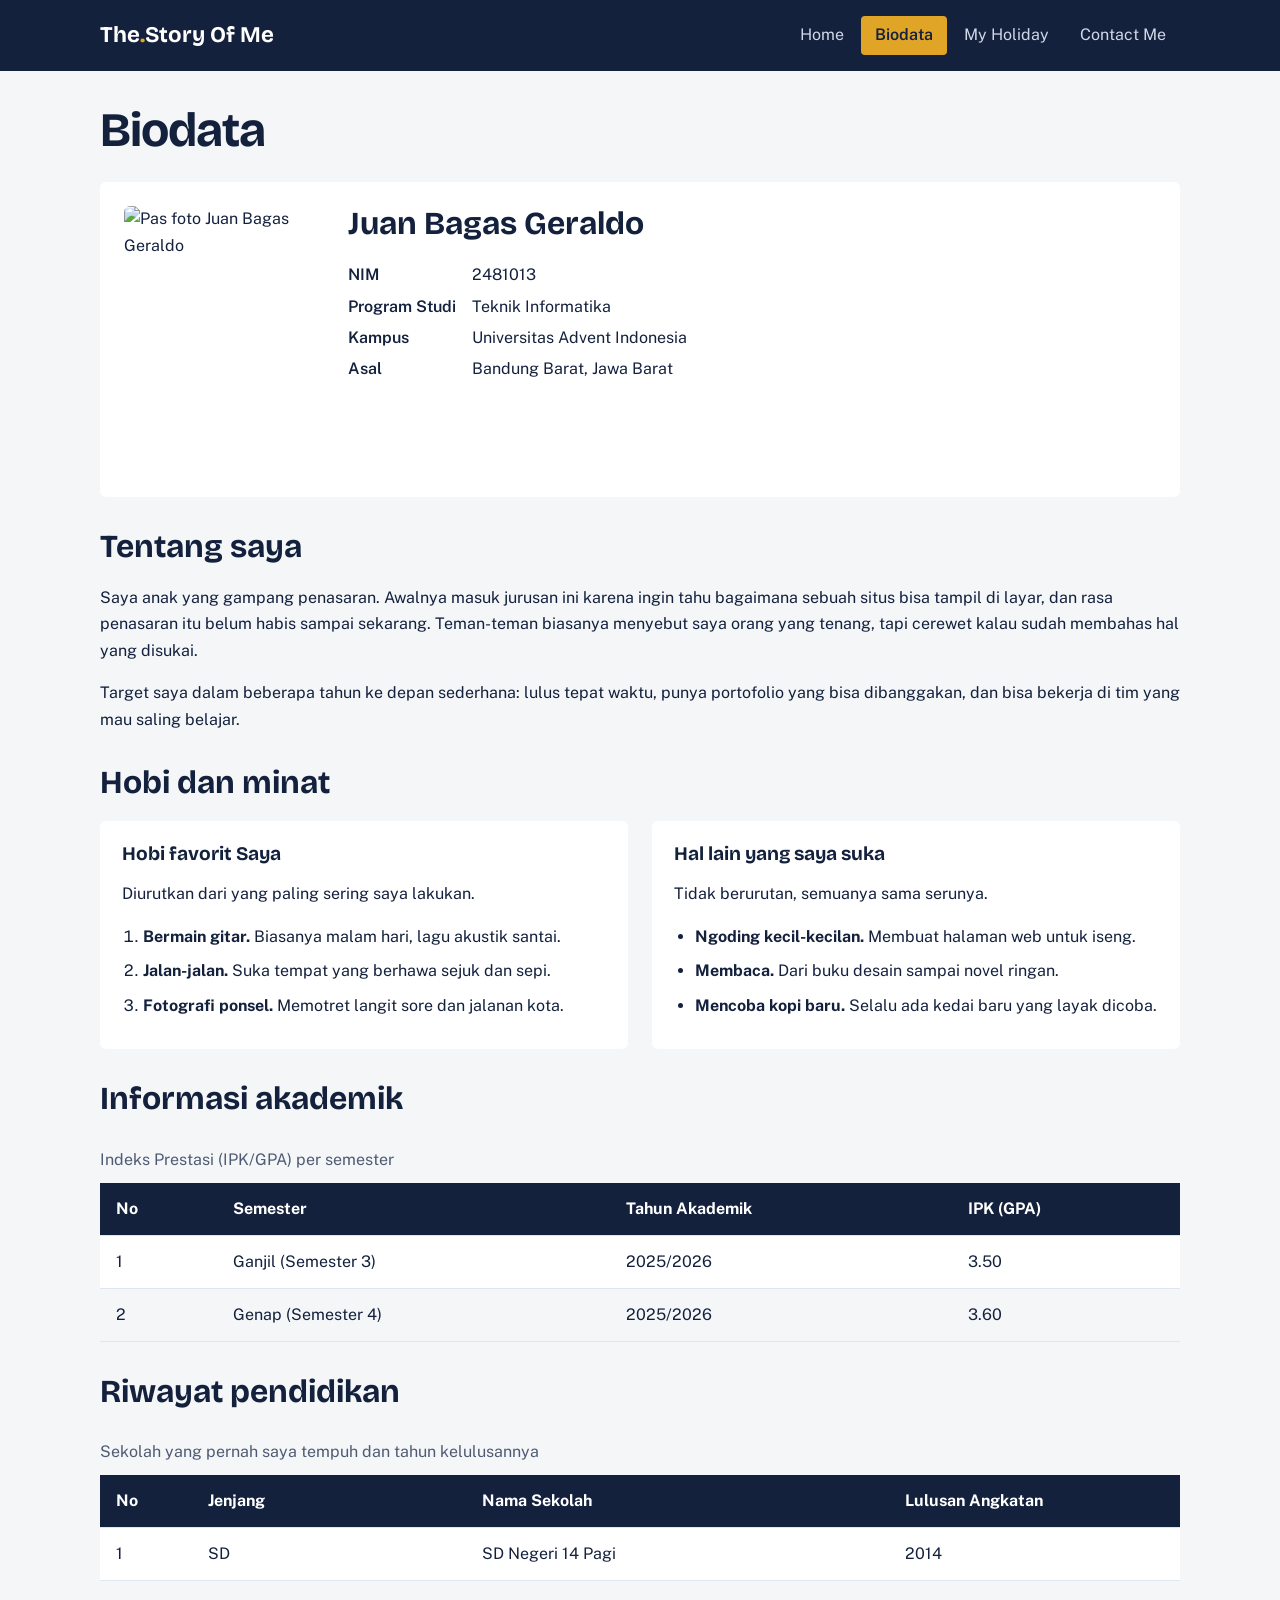
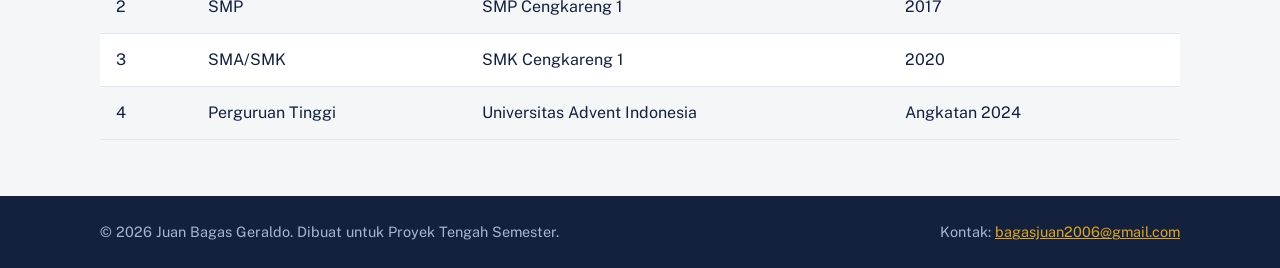
==== biodata.html @ 2da4294d "Project_Mid" ====
<!DOCTYPE html>
<html lang="id">
<head>
  <meta charset="UTF-8">
  <meta name="viewport" content="width=device-width, initial-scale=1">
  <title>Biodata | Juan Bagas Geraldo</title>
  <link rel="preconnect" href="https://fonts.googleapis.com">
  <link rel="preconnect" href="https://fonts.gstatic.com" crossorigin>
  <link href="https://fonts.googleapis.com/css2?family=Bricolage+Grotesque:wght@600;700&family=Public+Sans:wght@400;600&display=swap" rel="stylesheet">
  <link rel="stylesheet" href="style.css">
</head>
<body>
  <!-- Header & navigasi (sama di semua halaman, menempel di atas saat scroll) -->
  <header class="site-header">
    <div class="wrap">
      <a class="brand" href="index.html">The<span>.</span>Story Of Me</a>
      <nav aria-label="Navigasi utama">
        <ul class="nav">
          <li><a href="index.html">Home</a></li>
          <li><a href="biodata.html" class="active" aria-current="page">Biodata</a></li>
          <li><a href="myHoliday.html">My Holiday</a></li>
          <li><a href="contact.html">Contact Me</a></li>
        </ul>
      </nav>
    </div>
  </header>

  <main>
    <div class="wrap">
      <h2 class="page-title big">Biodata</h2>

      <!-- Profil utama (foto rasio 3:4, lebar maks 200px) -->
      <article class="profile">
        <img class="profile-photo" src="images/profile.jpg" alt="Pas foto Juan Bagas Geraldo" width="600" height="800">
        <div>
          <h2>Juan Bagas Geraldo</h2>
          <dl class="data-list">
            <dt>NIM</dt><dd>2481013</dd>
            <dt>Program Studi</dt><dd>Teknik Informatika</dd>
            <dt>Kampus</dt><dd>Universitas Advent Indonesia</dd>
            <dt>Asal</dt><dd>Bandung Barat, Jawa Barat</dd>
          </dl>
        </div>
      </article>

      <!-- Biografi -->
      <section class="section-box">
        <h2>Tentang saya</h2>
        <p>Saya anak yang gampang penasaran. Awalnya masuk jurusan ini karena ingin tahu bagaimana sebuah situs bisa tampil di layar, dan rasa penasaran itu belum habis sampai sekarang. Teman-teman biasanya menyebut saya orang yang tenang, tapi cerewet kalau sudah membahas hal yang disukai.</p>
        <p>Target saya dalam beberapa tahun ke depan sederhana: lulus tepat waktu, punya portofolio yang bisa dibanggakan, dan bisa bekerja di tim yang mau saling belajar.</p>
      </section>

      <!-- Hobi (ordered & unordered list) -->
      <section class="section-box">
        <h2>Hobi dan minat</h2>
        <div class="two-col">
          <div class="card">
            <h3>Hobi favorit Saya</h3>
            <p>Diurutkan dari yang paling sering saya lakukan.</p>
            <ol>
              <li><strong>Bermain gitar.</strong> Biasanya malam hari, lagu akustik santai.</li>
              <li><strong>Jalan-jalan.</strong> Suka tempat yang berhawa sejuk dan sepi.</li>
              <li><strong>Fotografi ponsel.</strong> Memotret langit sore dan jalanan kota.</li>
            </ol>
          </div>
          <div class="card">
            <h3>Hal lain yang saya suka</h3>
            <p>Tidak berurutan, semuanya sama serunya.</p>
            <ul>
              <li><strong>Ngoding kecil-kecilan.</strong> Membuat halaman web untuk iseng.</li>
              <li><strong>Membaca.</strong> Dari buku desain sampai novel ringan.</li>
              <li><strong>Mencoba kopi baru.</strong> Selalu ada kedai baru yang layak dicoba.</li>
            </ul>
          </div>
        </div>
      </section>

      <!-- Akademik: Semester Ganjil & Genap TA 2025/2026 -->
      <section class="section-box">
        <h2>Informasi akademik</h2>
        <div class="table-scroll">
          <table>
            <caption>Indeks Prestasi (IPK/GPA) per semester</caption>
            <thead>
              <tr><th scope="col">No</th><th scope="col">Semester</th><th scope="col">Tahun Akademik</th><th scope="col">IPK (GPA)</th></tr>
            </thead>
            <tbody>
              <!-- TODO: ganti angka GPA dengan nilai asli kamu -->
              <tr><td>1</td><td>Ganjil (Semester 3)</td><td>2025/2026</td><td>3.50</td></tr>
              <tr><td>2</td><td>Genap (Semester 4)</td><td>2025/2026</td><td>3.60</td></tr>
            </tbody>
          </table>
        </div>
      </section>

      <!-- Riwayat pendidikan -->
      <section class="section-box">
        <h2>Riwayat pendidikan</h2>
        <div class="table-scroll">
          <table>
            <caption>Sekolah yang pernah saya tempuh dan tahun kelulusannya</caption>
            <thead>
              <tr><th scope="col">No</th><th scope="col">Jenjang</th><th scope="col">Nama Sekolah</th><th scope="col">Lulusan Angkatan</th></tr>
            </thead>
            <tbody>
              <tr><td>1</td><td>SD</td><td>SD Negeri 14 Pagi</td><td>2014</td></tr>
              <tr><td>2</td><td>SMP</td><td>SMP Cengkareng 1</td><td>2017</td></tr>
              <tr><td>3</td><td>SMA/SMK</td><td>SMK Cengkareng 1</td><td>2020</td></tr>
              <tr><td>4</td><td>Perguruan Tinggi</td><td>Universitas Advent Indonesia</td><td>Angkatan 2024</td></tr>
            </tbody>
          </table>
        </div>
      </section>
    </div>
  </main>

  <!-- Footer (sama di semua halaman) -->
  <footer class="site-footer">
    <div class="wrap">
      <span>&copy; 2026 Juan Bagas Geraldo. Dibuat untuk Proyek Tengah Semester.</span>
      <span>Kontak: <a href="mailto:bagasjuan2006@gmail.com">bagasjuan2006@gmail.com</a></span>
    </div>
  </footer>
</body>
</html>
---- style.css ----
/* ===== Variabel warna & font ===== */
:root{
  --ink:#14213d; --paper:#f4f6f8; --white:#fff;
  --accent:#e0a526; --accent-dark:#b8820f;
  --soft:#dde6f1; --muted:#4f5b73;
  --f-head:'Bricolage Grotesque',Georgia,serif;
  --f-body:'Public Sans',Arial,sans-serif;
}
*,*::before,*::after{box-sizing:border-box}
html{scroll-behavior:smooth}
body{margin:0;font-family:var(--f-body);color:var(--ink);background:var(--paper);line-height:1.65;display:flex;flex-direction:column;min-height:100vh}
img{max-width:100%;height:auto;display:block}
h1,h2,h3{font-family:var(--f-head);line-height:1.15;margin:0 0 .6em}
h1{font-size:clamp(2.2rem,7vw,3.8rem);letter-spacing:-.02em}
h2{font-size:clamp(1.5rem,4vw,2rem)}
h3{font-size:1.2rem}
a{color:var(--ink)}
a:focus-visible,button:focus-visible,input:focus-visible,textarea:focus-visible{outline:3px solid var(--accent);outline-offset:2px}
.wrap{width:min(1080px,100% - 2rem);margin-inline:auto}
main{flex:1;padding:2rem 0 3.5rem}

/* ===== Header & navigasi (sama di semua halaman) ===== */
.site-header{background:var(--ink);color:var(--white);position:sticky;top:0;z-index:10}
.site-header .wrap{display:flex;flex-direction:column;gap:.6rem;padding:1rem 0}
.brand{font-family:var(--f-head);font-size:1.4rem;font-weight:700;color:var(--white);text-decoration:none}
.brand span{color:var(--accent)}
.nav{display:flex;flex-wrap:wrap;gap:.25rem;list-style:none;margin:0;padding:0}
.nav a{display:block;padding:.4rem .85rem;color:#cfd8e8;text-decoration:none;border-radius:4px}
.nav a:hover{background:rgba(255,255,255,.1);color:var(--white)}
.nav a.active{background:var(--accent);color:var(--ink);font-weight:600}

/* ===== Footer ===== */
.site-footer{background:var(--ink);color:#aab6cc;padding:1.5rem 0;font-size:.9rem}
.site-footer .wrap{display:flex;flex-direction:column;gap:.3rem}
.site-footer a{color:var(--accent)}

/* ===== Tombol ===== */
.btn{display:inline-block;padding:.75rem 1.4rem;border-radius:4px;font-weight:600;text-decoration:none;border:2px solid var(--ink);cursor:pointer;font:inherit;font-weight:600}
.btn-main{background:var(--accent);border-color:var(--accent);color:var(--ink)}
.btn-main:hover{background:var(--accent-dark);border-color:var(--accent-dark);color:var(--white)}
.btn-line{background:transparent;color:var(--ink)}
.btn-line:hover{background:var(--ink);color:var(--white)}
.btn-row{display:flex;flex-wrap:wrap;gap:.8rem;margin-top:1.5rem}

/* ===== Hero (beranda) ===== */
.hero{display:grid;gap:2rem;align-items:center;padding:1.5rem 0 1rem}
.hero-text p{max-width:52ch;color:var(--muted);font-size:1.1rem}
.hero-photo{position:relative;justify-self:center;width:min(100%,380px);margin:0}
.hero-photo::before{content:"";position:absolute;inset:14px -14px -14px 14px;background:var(--accent);border-radius:6px;z-index:0}
.hero-photo img{position:relative;z-index:1;width:100%;aspect-ratio:4/5;object-fit:cover;object-position:top;border-radius:6px}
.highlights{display:grid;gap:1rem;margin-top:3rem}
.highlights div{background:var(--white);padding:1.2rem 1.3rem;border-left:5px solid var(--ink)}
.highlights p{margin:0;color:var(--muted)}

/* ===== Biodata ===== */
.page-title{margin-bottom:1.5rem}
.page-title.big{font-size:clamp(2rem,6vw,3rem);letter-spacing:-.02em}
.profile{display:grid;gap:1.5rem;background:var(--white);padding:1.5rem;border-radius:6px}
.profile-photo{width:100%;max-width:200px;aspect-ratio:3/4;object-fit:cover;object-position:top;border-radius:6px}
.data-list{display:grid;grid-template-columns:auto 1fr;gap:.3rem 1rem;margin:1rem 0 0}
.data-list dt{font-weight:600}
.data-list dd{margin:0}
.section-box{margin-top:2rem}
.two-col{display:grid;gap:1.5rem}
.card{background:var(--white);padding:1.4rem;border-radius:6px}
.card ul,.card ol{margin:.5rem 0 0;padding-left:1.3rem}
.card li{margin-bottom:.5rem}
.table-scroll{overflow-x:auto}
table{width:100%;border-collapse:collapse;background:var(--white)}
caption{text-align:left;padding:.6rem 0;color:var(--muted)}
th,td{padding:.8rem 1rem;text-align:left;border-bottom:1px solid var(--soft)}
thead th{background:var(--ink);color:var(--white)}
tbody tr:nth-child(even){background:var(--paper)}

/* ===== Galeri liburan (Flexbox) ===== */
.gallery{display:flex;flex-wrap:wrap;justify-content:center;align-items:stretch;gap:1.2rem;margin:2rem 0 0;padding:0;list-style:none}
.gallery li{display:contents}
.gallery figure{flex:1 1 100%;margin:0;background:var(--white);border-radius:6px;overflow:hidden;display:flex;flex-direction:column}
.gallery img{width:100%;height:230px;object-fit:cover}
.gallery figcaption{padding:.9rem 1rem 1.1rem;font-size:.95rem;color:var(--muted)}
.gallery figcaption strong{display:block;color:var(--ink);font-family:var(--f-head);font-size:1.05rem}

/* ===== Kontak ===== */
.contact-grid{display:grid;gap:1.5rem;margin-top:1.5rem}
.form-card label{display:block;font-weight:600;margin:1rem 0 .3rem}
.form-card input,.form-card textarea{width:100%;padding:.7rem .8rem;font:inherit;border:2px solid var(--soft);border-radius:4px;background:var(--paper)}
.form-card input:focus,.form-card textarea:focus{border-color:var(--ink)}
.form-card textarea{min-height:150px;resize:vertical}
.form-card .btn{margin-top:1.3rem;width:100%}
.contact-list{list-style:none;padding:0;margin:.5rem 0 0}
.contact-list li{padding:.7rem 0;border-bottom:1px solid var(--soft)}
.contact-list li:last-child{border:0}
.contact-list small{display:block;color:var(--muted)}
.contact-list a{overflow-wrap:anywhere}

/* ===== Tablet ===== */
@media (min-width:600px){
  .site-header .wrap{flex-direction:row;justify-content:space-between;align-items:center}
  .gallery figure{flex-basis:calc(50% - .6rem)}
  .highlights{grid-template-columns:repeat(3,1fr)}
  .profile{grid-template-columns:200px 1fr;align-items:start}
  .site-footer .wrap{flex-direction:row;justify-content:space-between}
}
/* ===== Desktop ===== */
@media (min-width:900px){
  .hero{grid-template-columns:1.2fr .8fr;gap:4rem;padding-top:3rem}
  .gallery figure{flex-basis:calc(33.333% - .8rem)}
  .two-col{grid-template-columns:1fr 1fr}
  .contact-grid{grid-template-columns:1.3fr 1fr;align-items:start}
}
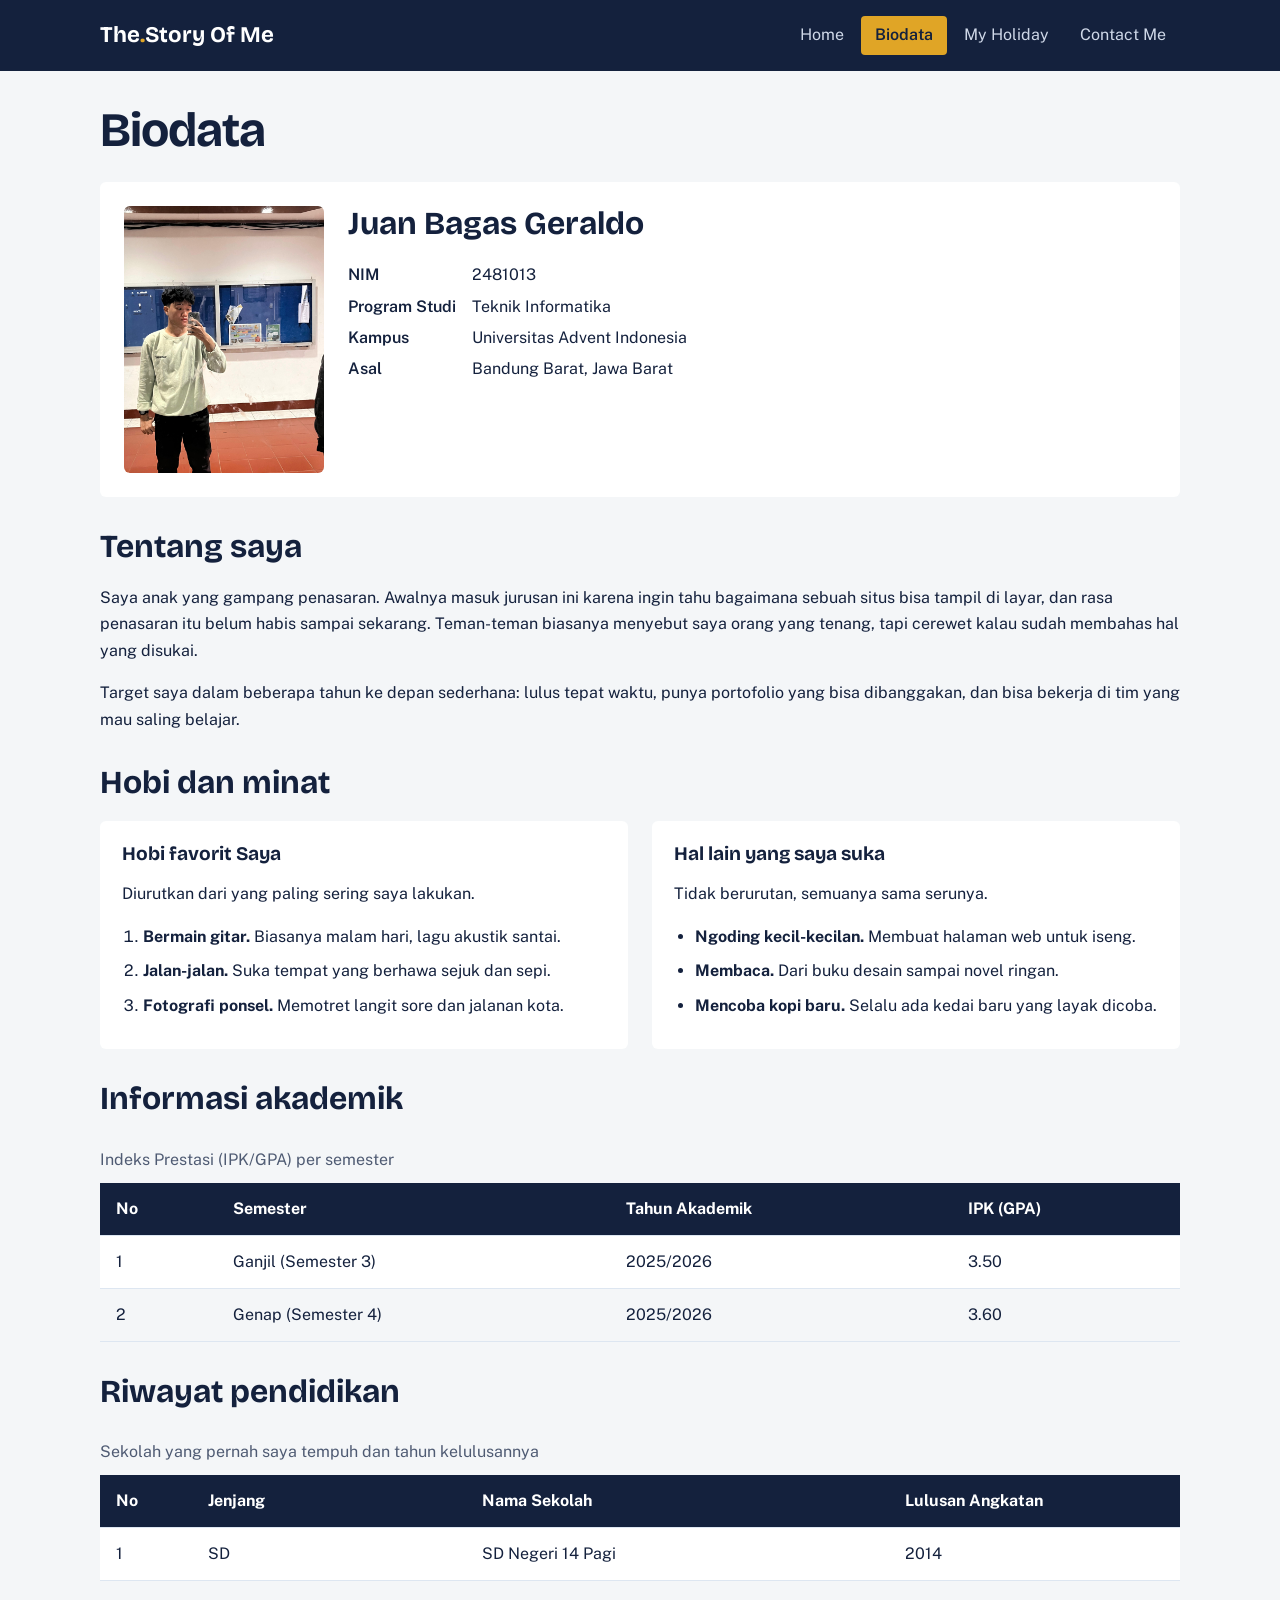
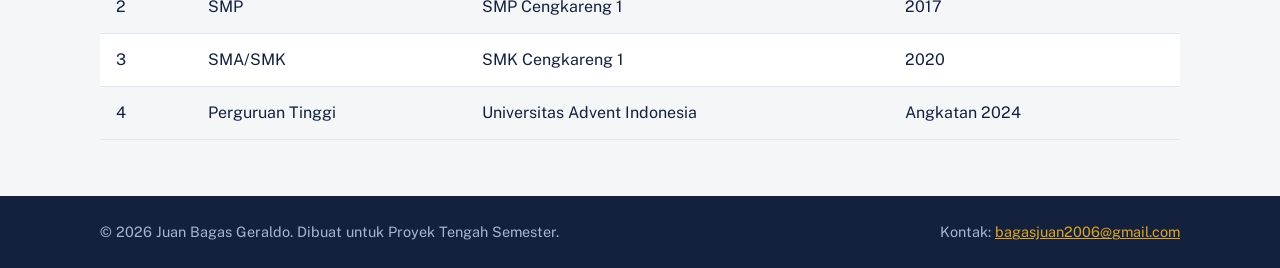
==== commit 637ba6b6: "Perbaiki path gambar" ====
--- a/biodata.html
+++ b/biodata.html
@@ -31,7 +31,7 @@
 
       <!-- Profil utama (foto rasio 3:4, lebar maks 200px) -->
       <article class="profile">
-        <img class="profile-photo" src="images/profile.jpg" alt="Pas foto Juan Bagas Geraldo" width="600" height="800">
+        <img class="profile-photo" src="images/profile.jpeg" alt="Pas foto Juan Bagas Geraldo" width="600" height="800">
         <div>
           <h2>Juan Bagas Geraldo</h2>
           <dl class="data-list">
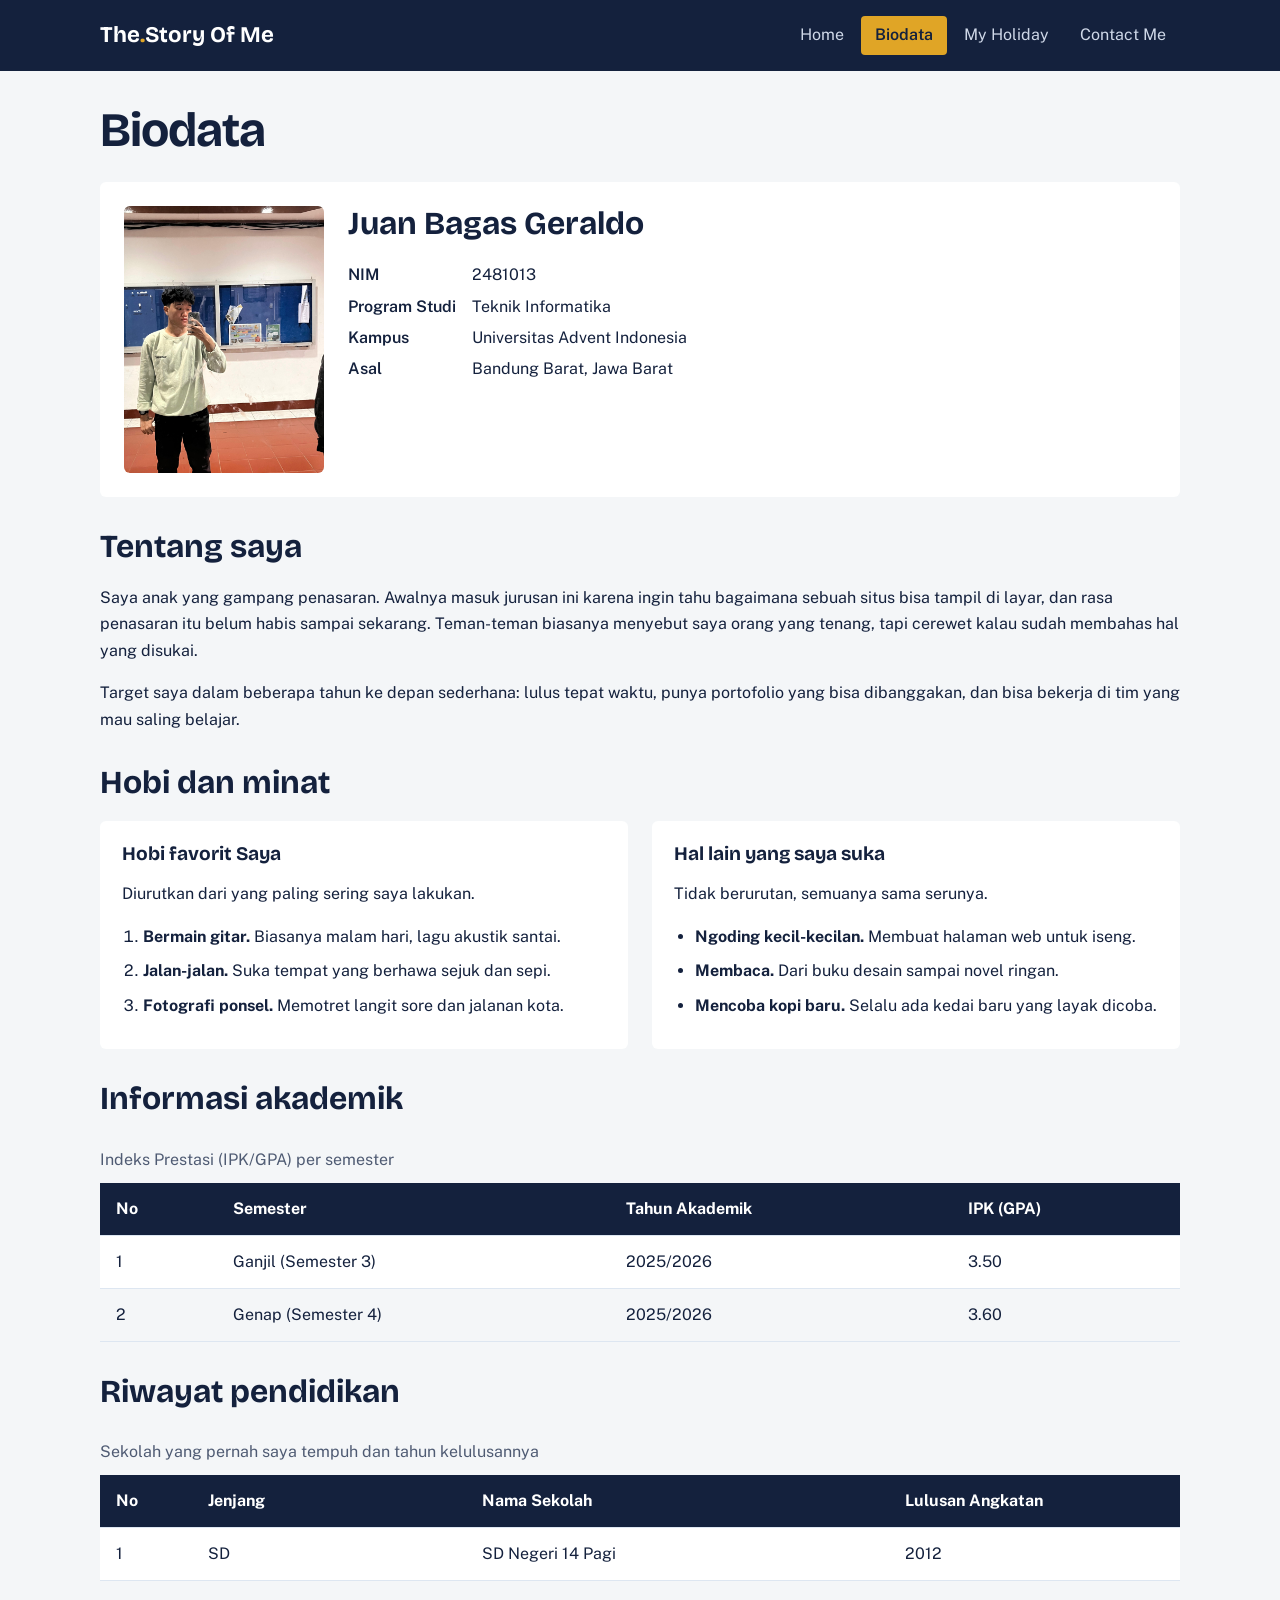
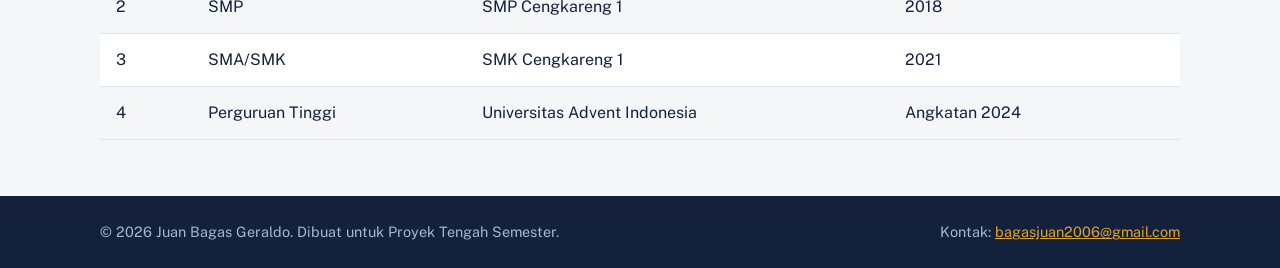
==== commit 60b0852a: "Perbaiki biodata" ====
--- a/biodata.html
+++ b/biodata.html
@@ -103,9 +103,9 @@
               <tr><th scope="col">No</th><th scope="col">Jenjang</th><th scope="col">Nama Sekolah</th><th scope="col">Lulusan Angkatan</th></tr>
             </thead>
             <tbody>
-              <tr><td>1</td><td>SD</td><td>SD Negeri 14 Pagi</td><td>2014</td></tr>
-              <tr><td>2</td><td>SMP</td><td>SMP Cengkareng 1</td><td>2017</td></tr>
-              <tr><td>3</td><td>SMA/SMK</td><td>SMK Cengkareng 1</td><td>2020</td></tr>
+              <tr><td>1</td><td>SD</td><td>SD Negeri 14 Pagi</td><td>2012</td></tr>
+              <tr><td>2</td><td>SMP</td><td>SMP Cengkareng 1</td><td>2018</td></tr>
+              <tr><td>3</td><td>SMA/SMK</td><td>SMK Cengkareng 1</td><td>2021</td></tr>
               <tr><td>4</td><td>Perguruan Tinggi</td><td>Universitas Advent Indonesia</td><td>Angkatan 2024</td></tr>
             </tbody>
           </table>
